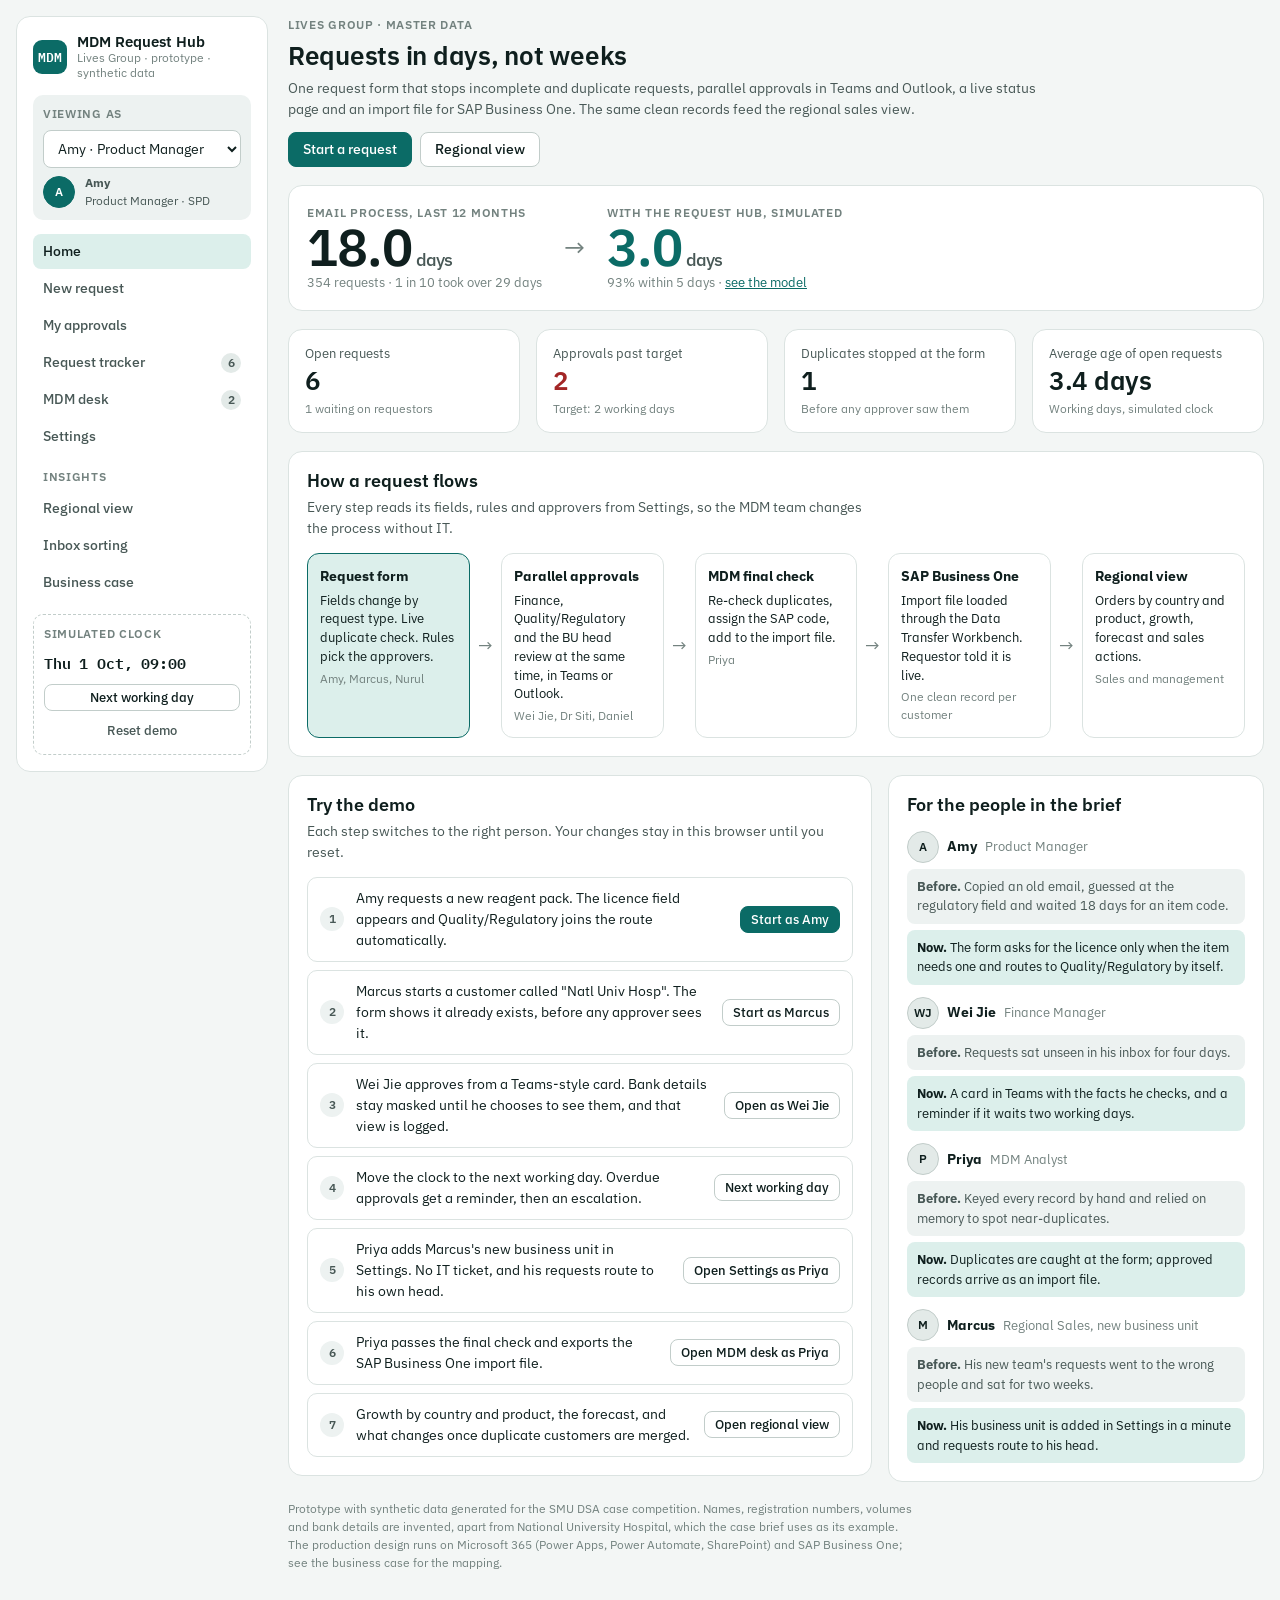
==== lives-mdm-hub-1/index.html @ 641f6dd6 "MDM Request Hub prototype" ====
<!doctype html>
<html lang="en">
<head>
<meta charset="utf-8">
<meta name="viewport" content="width=device-width, initial-scale=1, viewport-fit=cover">
<title>MDM Request Hub</title>
<meta name="claude:viewport-fit-sides" content="cover">
<meta name="description" content="Prototype for the SMU DSA 2026 Data Case Competition: a master data request hub and regional purchasing view for Lives Group (synthetic data).">
<link rel="preconnect" href="https://fonts.googleapis.com">
<link rel="preconnect" href="https://fonts.gstatic.com" crossorigin>
<link rel="stylesheet" href="https://fonts.googleapis.com/css2?family=IBM+Plex+Mono:wght@400;500;600&family=IBM+Plex+Sans:wght@400;500;600&display=swap">
<link rel="stylesheet" href="assets/app.css">
</head>
<body>
<div class="app">
  <aside class="rail" id="rail" data-open="false" aria-label="Navigation and demo controls"></aside>
  <main class="work" id="view" tabindex="-1"></main>
</div>
<div id="drawer-root"></div>
<div id="toast" class="toast" role="status" aria-live="polite" hidden></div>
<div id="tooltip" class="tooltip" role="tooltip" hidden></div>
<noscript><p style="padding:24px">This prototype needs JavaScript.</p></noscript>
<script src="assets/data.js"></script>
<script src="assets/engine.js"></script>
<script src="assets/charts.js"></script>
<script src="assets/app.js"></script>
<script src="assets/insights.js"></script>
</body>
</html>
---- lives-mdm-hub-1/assets/app.css ----
/* MDM Request Hub
   Layout: an operations console. A sticky left rail holds who you are, where you are and the
   simulated clock; the work area is plain panels. The one distinctive object is the Teams-style
   approval card. Record codes and request IDs use the mono face, like SAP B1 itself. */
:root {
  --bg: #f3f6f5;
  --surface: #ffffff;
  --surface-2: #edf2f1;
  --surface-3: #e3eae8;
  --ink: #0f1f1e;
  --ink-2: #485856;
  --muted: #73827f;
  --line: #dbe3e1;
  --line-strong: #c2cdca;
  --accent: #0b6b66;
  --accent-hover: #08524e;
  --accent-ink: #ffffff;
  --accent-weak: #dcefeb;
  --focus: #2a78d6;
  --good: #0ca30c;
  --good-ink: #0b6a0b;
  --good-bg: #e3f4e3;
  --warn: #fab219;
  --warn-ink: #7a5000;
  --warn-bg: #fdf1d6;
  --serious: #ec835a;
  --serious-ink: #9b3f17;
  --serious-bg: #fce9e1;
  --critical: #d03b3b;
  --critical-ink: #a32626;
  --critical-bg: #fbe5e5;
  --info-bg: #e3eefb;
  --info-ink: #1d5aa8;
  --s1: #2a78d6;
  --s2: #eb6834;
  --s3: #1baf7a;
  --s4: #eda100;
  --s5: #e87ba4;
  --div-pos: #2a78d6;
  --div-neg: #e34948;
  --div-mid: #f0efec;
  --grid: #e6ecea;
  --axis: #c2cdca;
  --shadow: 0 1px 2px rgba(15, 31, 30, 0.06), 0 4px 16px rgba(15, 31, 30, 0.06);
  --teams: #5b5fc7;
  --font-ui: "IBM Plex Sans", system-ui, -apple-system, "Segoe UI", Roboto, sans-serif;
  --font-mono: "IBM Plex Mono", ui-monospace, "SFMono-Regular", Menlo, Consolas, monospace;
  --radius: 10px;
  --radius-sm: 6px;
}
@media (prefers-color-scheme: dark) {
  :root:not([data-theme="light"]) {
    --bg: #0c1211; --surface: #131a19; --surface-2: #19221f; --surface-3: #212c29; --ink: #e8efed; --ink-2: #b4c2bf;
    --muted: #84938f; --line: #25302d; --line-strong: #34413e; --accent: #3db5a9; --accent-hover: #5cc8bd; --accent-ink: #062320;
    --accent-weak: #0f2e2b; --focus: #5598e7; --good: #0ca30c; --good-ink: #4fd04f; --good-bg: #112811; --warn: #fab219;
    --warn-ink: #f7c55b; --warn-bg: #2d2410; --serious: #ec835a; --serious-ink: #f2a587; --serious-bg: #2e1a12; --critical: #d03b3b;
    --critical-ink: #f08a8a; --critical-bg: #2f1414; --info-bg: #10233b; --info-ink: #86b6ef; --s1: #3987e5; --s2: #d95926;
    --s3: #199e70; --s4: #c98500; --s5: #d55181; --div-pos: #3987e5; --div-neg: #e66767; --div-mid: #383835; --grid: #222c29;
    --axis: #3a4643; --shadow: 0 1px 2px rgba(0, 0, 0, 0.4), 0 4px 16px rgba(0, 0, 0, 0.3); --teams: #8b8ff0;
    color-scheme: dark;
  }
}
:root[data-theme="dark"] {
  --bg: #0c1211; --surface: #131a19; --surface-2: #19221f; --surface-3: #212c29; --ink: #e8efed; --ink-2: #b4c2bf;
  --muted: #84938f; --line: #25302d; --line-strong: #34413e; --accent: #3db5a9; --accent-hover: #5cc8bd; --accent-ink: #062320;
  --accent-weak: #0f2e2b; --focus: #5598e7; --good: #0ca30c; --good-ink: #4fd04f; --good-bg: #112811; --warn: #fab219;
  --warn-ink: #f7c55b; --warn-bg: #2d2410; --serious: #ec835a; --serious-ink: #f2a587; --serious-bg: #2e1a12; --critical: #d03b3b;
  --critical-ink: #f08a8a; --critical-bg: #2f1414; --info-bg: #10233b; --info-ink: #86b6ef; --s1: #3987e5; --s2: #d95926;
  --s3: #199e70; --s4: #c98500; --s5: #d55181; --div-pos: #3987e5; --div-neg: #e66767; --div-mid: #383835; --grid: #222c29;
  --axis: #3a4643; --shadow: 0 1px 2px rgba(0, 0, 0, 0.4), 0 4px 16px rgba(0, 0, 0, 0.3); --teams: #8b8ff0;
  color-scheme: dark;
}

* { box-sizing: border-box; }
html { -webkit-text-size-adjust: 100%; }
body {
  margin: 0;
  background: var(--bg);
  color: var(--ink);
  font: 14px/1.5 var(--font-ui);
  font-feature-settings: "ss01";
}
body::before { content: ""; position: fixed; inset: 0 0 auto; height: env(safe-area-inset-top, 0px); z-index: 10; background: var(--bg); }
h1, h2, h3, h4 { margin: 0; line-height: 1.25; text-wrap: balance; font-weight: 600; }
h1 { font-size: 26px; letter-spacing: -0.01em; }
h2 { font-size: 18px; }
h3 { font-size: 15px; }
h4 { font-size: 13px; }
p { margin: 0; }
a { color: var(--accent); }
a:hover { color: var(--accent-hover); }
code, .mono { font-family: var(--font-mono); font-size: 0.92em; }
.tnum { font-variant-numeric: tabular-nums; }
.muted { color: var(--muted); }
.ink2 { color: var(--ink-2); }
.small { font-size: 12.5px; }
.tiny { font-size: 11.5px; }
.label { font-size: 11.5px; letter-spacing: 0.06em; text-transform: uppercase; color: var(--muted); font-weight: 600; }
.sr { position: absolute; left: 0; top: 0; width: 1px; height: 1px; overflow: hidden; clip: rect(0 0 0 0); white-space: nowrap; }
:focus-visible { outline: 2px solid var(--focus); outline-offset: 2px; border-radius: 4px; }
@media (prefers-reduced-motion: reduce) { * { animation: none !important; transition: none !important; scroll-behavior: auto !important; } }

/* ---------------------------------------------------------------- shell */
.app {
  display: grid;
  grid-template-columns: 252px minmax(0, 1fr);
  gap: 20px;
  align-items: start;
  padding-left: max(16px, env(safe-area-inset-left, 0px));
  padding-right: max(16px, env(safe-area-inset-right, 0px));
  padding-block: 16px;
  max-width: 1480px;
  margin: 0 auto;
}
.rail {
  position: sticky;
  top: calc(16px + env(safe-area-inset-top, 0px));
  display: flex;
  flex-direction: column;
  gap: 14px;
  max-height: calc(100vh - 32px);
  overflow-y: auto;
  padding: 16px;
  background: var(--surface);
  border: 1px solid var(--line);
  border-radius: 14px;
}
.brand { display: flex; gap: 10px; align-items: center; }
.brand-mark { width: 34px; height: 34px; flex: none; border-radius: 9px; background: var(--accent); color: var(--accent-ink); display: grid; place-items: center; font: 600 13px var(--font-mono); letter-spacing: -0.02em; }
.brand-name { font-weight: 600; font-size: 15px; line-height: 1.2; }
.brand-sub { font-size: 11.5px; color: var(--muted); line-height: 1.3; }
.persona { display: flex; flex-direction: column; gap: 6px; padding: 10px; background: var(--surface-2); border-radius: var(--radius); }
.persona-row { display: flex; gap: 10px; align-items: center; }
.avatar { width: 32px; height: 32px; flex: none; border-radius: 50%; display: grid; place-items: center; font-size: 12px; font-weight: 600; background: var(--surface-3); color: var(--ink); border: 1px solid var(--line-strong); }
.avatar.sm { width: 24px; height: 24px; font-size: 10.5px; }
.avatar.accent { background: var(--accent); color: var(--accent-ink); border-color: var(--accent); }
.persona select { width: 100%; }
.persona-title { font-size: 12px; color: var(--ink-2); }
.nav { display: flex; flex-direction: column; gap: 2px; }
.nav-group { margin-top: 8px; padding: 4px 10px; }
.nav a { display: flex; align-items: center; justify-content: space-between; gap: 8px; padding: 7px 10px; border-radius: 8px; color: var(--ink-2); text-decoration: none; font-weight: 500; }
.nav a:hover { background: var(--surface-2); color: var(--ink); }
.nav a[aria-current="page"] { background: var(--accent-weak); color: var(--ink); }
.count { min-width: 20px; height: 20px; padding: 0 6px; border-radius: 10px; background: var(--surface-3); color: var(--ink-2); font-size: 11.5px; font-weight: 600; display: inline-grid; place-items: center; font-variant-numeric: tabular-nums; }
.count.hot { background: var(--critical); color: #fff; }
.clock { padding: 10px; border: 1px dashed var(--line-strong); border-radius: var(--radius); display: flex; flex-direction: column; gap: 8px; }
.clock-time { font: 600 15px var(--font-mono); letter-spacing: -0.01em; }
.btn.menu-toggle { display: none; }
#view:focus { outline: none; }

.work { min-width: 0; display: flex; flex-direction: column; gap: 18px; padding-bottom: 40px; }
.page-head { display: flex; flex-wrap: wrap; gap: 12px; align-items: flex-end; justify-content: space-between; }
.page-head > div:first-child { min-width: 0; max-width: 760px; display: flex; flex-direction: column; gap: 6px; }
.page-head p { color: var(--ink-2); }

@media (max-width: 1000px) {
  .app { grid-template-columns: minmax(0, 1fr); gap: 14px; }
  .rail { position: static; max-height: none; overflow: visible; }
  .rail-top { display: flex; align-items: center; justify-content: space-between; gap: 12px; }
  .btn.menu-toggle { display: inline-flex; }
  .rail[data-open="false"] .nav, .rail[data-open="false"] .clock-extra { display: none; }
  .nav { flex-direction: row; flex-wrap: wrap; gap: 4px; }
  .nav a { padding: 6px 10px; background: var(--surface-2); }
  .nav-group { display: none; }
}

/* ---------------------------------------------------------------- surfaces */
.panel { background: var(--surface); border: 1px solid var(--line); border-radius: 14px; padding: 18px; min-width: 0; }
.panel.flush { padding: 0; overflow: hidden; }
.panel-head { display: flex; flex-wrap: wrap; align-items: baseline; justify-content: space-between; gap: 8px 16px; margin-bottom: 14px; }
.panel-head p { color: var(--ink-2); max-width: 70ch; }
.panel-head > div:first-child { min-width: 0; display: flex; flex-direction: column; gap: 4px; flex: 1 1 320px; }
.panel-head > .seg, .panel-head > .row, .panel-head > .btn { flex: 0 1 auto; max-width: 100%; }
.inset { background: var(--surface-2); border-radius: var(--radius); padding: 12px 14px; }
.grid { display: grid; gap: 16px; }
.grid.two { grid-template-columns: repeat(2, minmax(0, 1fr)); }
.grid.three { grid-template-columns: repeat(3, minmax(0, 1fr)); }
.grid.four { grid-template-columns: repeat(4, minmax(0, 1fr)); }
.grid.sidebar { grid-template-columns: minmax(0, 1.55fr) minmax(280px, 1fr); align-items: start; }
@media (max-width: 1180px) { .grid.four { grid-template-columns: repeat(2, minmax(0, 1fr)); } }
@media (max-width: 900px) { .grid.two, .grid.three, .grid.sidebar { grid-template-columns: minmax(0, 1fr); } }
@media (max-width: 520px) { .grid.four { grid-template-columns: minmax(0, 1fr); } }
.stack { display: flex; flex-direction: column; gap: 12px; min-width: 0; }
.stack.tight { gap: 6px; }
.row { display: flex; flex-wrap: wrap; gap: 8px; align-items: center; }
.row.between { justify-content: space-between; }
.divider { height: 1px; background: var(--line); border: 0; margin: 4px 0; }

/* KPI tiles */
.tile { background: var(--surface); border: 1px solid var(--line); border-radius: 14px; padding: 14px 16px; display: flex; flex-direction: column; gap: 4px; min-width: 0; }
.tile-label { font-size: 12.5px; color: var(--ink-2); }
.tile-value { font-size: 26px; font-weight: 600; letter-spacing: -0.01em; line-height: 1.15; }
.tile-note { font-size: 12px; color: var(--muted); }
.delta { font-size: 12.5px; font-weight: 600; font-variant-numeric: tabular-nums; }
.delta.up { color: var(--good-ink); }
.delta.down { color: var(--critical-ink); }
.hero-compare { display: flex; flex-wrap: wrap; align-items: center; gap: 12px 22px; }
.hero-num { font-size: 52px; font-weight: 600; letter-spacing: -0.02em; line-height: 1; }
.hero-num small { font-size: 18px; font-weight: 500; color: var(--ink-2); margin-left: 4px; }
.hero-arrow { font-size: 26px; color: var(--muted); }

/* ---------------------------------------------------------------- controls */
button, .btn { font: inherit; }
.btn { display: inline-flex; align-items: center; justify-content: center; gap: 6px; padding: 8px 14px; border-radius: 8px; border: 1px solid var(--line-strong); background: var(--surface); color: var(--ink); font-weight: 500; cursor: pointer; text-decoration: none; line-height: 1.2; white-space: nowrap; }
.btn:hover { background: var(--surface-2); color: var(--ink); }
.btn.primary { background: var(--accent); border-color: var(--accent); color: var(--accent-ink); }
.btn.primary:hover { background: var(--accent-hover); border-color: var(--accent-hover); color: var(--accent-ink); }
.btn.danger { color: var(--critical-ink); border-color: color-mix(in srgb, var(--critical) 45%, var(--line)); }
.btn.danger:hover { background: var(--critical-bg); }
.btn.ghost { border-color: transparent; background: transparent; color: var(--ink-2); }
.btn.ghost:hover { background: var(--surface-2); color: var(--ink); }
.btn.small { padding: 5px 10px; font-size: 12.5px; }
.btn.block { width: 100%; }
.btn[disabled] { opacity: 0.5; cursor: not-allowed; }
.btn.teams { background: var(--teams); border-color: var(--teams); color: #fff; }
input[type="text"], input[type="email"], input[type="number"], input[type="date"], input[type="search"], select, textarea {
  font: inherit; color: var(--ink); background: var(--surface); border: 1px solid var(--line-strong); border-radius: 8px; padding: 8px 10px; width: 100%; min-width: 0;
}
textarea { resize: vertical; min-height: 64px; }
input:focus, select:focus, textarea:focus { outline: 2px solid color-mix(in srgb, var(--focus) 55%, transparent); outline-offset: 0; border-color: var(--focus); }
input[type="range"] { width: 100%; accent-color: var(--accent); }
input[type="checkbox"] { accent-color: var(--accent); width: 16px; height: 16px; }
[hidden] { display: none !important; }
.field { display: flex; flex-direction: column; gap: 5px; min-width: 0; }
.field > .btn { align-self: flex-start; }
.field > label, .field > .flabel { font-weight: 500; font-size: 13px; display: flex; gap: 6px; align-items: center; flex-wrap: wrap; }
.req { color: var(--critical-ink); }
.help { font-size: 12px; color: var(--muted); }
.err { font-size: 12px; color: var(--critical-ink); font-weight: 500; }
.field.invalid input, .field.invalid select, .field.invalid textarea { border-color: var(--critical); }
.form-grid { display: grid; grid-template-columns: repeat(2, minmax(0, 1fr)); gap: 14px 16px; }
.form-grid .wide { grid-column: 1 / -1; }
@media (max-width: 640px) { .form-grid { grid-template-columns: minmax(0, 1fr); } }
.seg { display: inline-flex; flex-wrap: wrap; padding: 3px; background: var(--surface-2); border-radius: 10px; gap: 2px; }
.seg button { border: 0; background: transparent; padding: 6px 12px; border-radius: 8px; color: var(--ink-2); font-weight: 500; cursor: pointer; }
.seg button[aria-pressed="true"] { background: var(--surface); color: var(--ink); box-shadow: 0 1px 2px rgba(0, 0, 0, 0.08); }
.chips { display: flex; flex-wrap: wrap; gap: 6px; }
.chip-toggle { display: inline-flex; align-items: center; gap: 6px; padding: 6px 10px; border: 1px solid var(--line-strong); border-radius: 999px; cursor: pointer; background: var(--surface); }
.chip-toggle input { margin: 0; }
.chip-toggle:has(input:checked) { background: var(--accent-weak); border-color: var(--accent); }
.switch { position: relative; display: inline-flex; width: 34px; height: 20px; flex: none; }
.switch input { opacity: 0; width: 0; height: 0; }
.switch span { position: absolute; inset: 0; border-radius: 999px; background: var(--line-strong); cursor: pointer; transition: background 0.15s; }
.switch span::after { content: ""; position: absolute; top: 3px; left: 3px; width: 14px; height: 14px; border-radius: 50%; background: #fff; transition: transform 0.15s; }
.switch input:checked + span { background: var(--accent); }
.switch input:checked + span::after { transform: translateX(14px); }
.switch input:focus-visible + span { outline: 2px solid var(--focus); outline-offset: 2px; }
.switch input:disabled + span { opacity: 0.5; cursor: not-allowed; }

/* ---------------------------------------------------------------- status */
.pill { display: inline-flex; align-items: center; gap: 5px; padding: 2px 8px; border-radius: 999px; font-size: 12px; font-weight: 600; white-space: nowrap; background: var(--surface-3); color: var(--ink-2); line-height: 1.5; }
.pill::before { content: ""; width: 6px; height: 6px; border-radius: 50%; background: currentColor; opacity: 0.9; }
.pill.plain::before { display: none; }
.pill.good { background: var(--good-bg); color: var(--good-ink); }
.pill.warn { background: var(--warn-bg); color: var(--warn-ink); }
.pill.serious { background: var(--serious-bg); color: var(--serious-ink); }
.pill.critical { background: var(--critical-bg); color: var(--critical-ink); }
.pill.info { background: var(--info-bg); color: var(--info-ink); }
.pill.accent { background: var(--accent-weak); color: var(--accent); }
.tag { display: inline-flex; padding: 1px 7px; border-radius: 5px; font-size: 11.5px; font-weight: 600; background: var(--surface-2); color: var(--ink-2); border: 1px solid var(--line); white-space: nowrap; }
.tag.mono { font-family: var(--font-mono); font-weight: 500; }
.lock::before { content: "🔒"; font-size: 11px; }
.notice { display: flex; gap: 10px; align-items: flex-start; padding: 10px 12px; border-radius: var(--radius); background: var(--info-bg); color: var(--ink); }
.notice.warn { background: var(--warn-bg); }
.notice.critical { background: var(--critical-bg); }
.notice.good { background: var(--good-bg); }
.notice .icon { flex: none; width: 20px; height: 20px; border-radius: 50%; display: grid; place-items: center; font-size: 12px; font-weight: 700; background: var(--surface); color: var(--ink-2); }
.notice > div { min-width: 0; }

/* progress tracker */
.track { display: flex; align-items: center; gap: 0; min-width: 0; }
.track-step { display: flex; align-items: center; gap: 0; flex: 1; min-width: 0; }
.track-dot { width: 12px; height: 12px; border-radius: 50%; border: 2px solid var(--line-strong); background: var(--surface); flex: none; }
.track-line { height: 2px; background: var(--line-strong); flex: 1; min-width: 6px; }
.track-step.done .track-dot { background: var(--accent); border-color: var(--accent); }
.track-step.done .track-line { background: var(--accent); }
.track-step.now .track-dot { border-color: var(--accent); box-shadow: 0 0 0 3px var(--accent-weak); }
.track-step.stuck .track-dot { border-color: var(--critical); box-shadow: 0 0 0 3px var(--critical-bg); }
.track-step:last-child { flex: none; }
.track-labels { display: grid; grid-template-columns: repeat(5, 1fr); gap: 4px; margin-top: 6px; font-size: 11.5px; color: var(--muted); }
.track-labels span:last-child { text-align: right; }

/* tables */
.table-wrap { position: relative; overflow-x: auto; border: 1px solid var(--line); border-radius: 12px; }
table { width: 100%; border-collapse: collapse; font-size: 13px; }
th, td { text-align: left; padding: 9px 12px; border-bottom: 1px solid var(--line); vertical-align: top; }
th { font-size: 11.5px; letter-spacing: 0.05em; text-transform: uppercase; color: var(--muted); font-weight: 600; background: var(--surface-2); white-space: nowrap; }
tbody tr:last-child td { border-bottom: 0; }
td.num, th.num { text-align: right; font-variant-numeric: tabular-nums; }
tr.clickable { cursor: pointer; }
tr.clickable:hover td { background: var(--surface-2); }
tr.highlight td { background: var(--accent-weak); }
.cell-heat { border-radius: 8px; padding: 8px 10px; display: flex; flex-direction: column; gap: 2px; min-width: 120px; }

/* ---------------------------------------------------------------- request form */
.domain-cards { display: grid; grid-template-columns: repeat(4, minmax(0, 1fr)); gap: 10px; }
@media (max-width: 760px) { .domain-cards { grid-template-columns: repeat(2, minmax(0, 1fr)); } }
.domain-card { text-align: left; border: 1px solid var(--line-strong); background: var(--surface); border-radius: 12px; padding: 10px 12px; cursor: pointer; display: flex; flex-direction: column; gap: 2px; color: var(--ink); }
.domain-card:hover { border-color: var(--accent); }
.domain-card[aria-pressed="true"] { border-color: var(--accent); background: var(--accent-weak); box-shadow: inset 0 0 0 1px var(--accent); }
.domain-card strong { font-size: 14px; }
.domain-card span { font-size: 12px; color: var(--muted); }
.dup { border: 1px solid var(--line); border-radius: 12px; overflow: hidden; }
.dup-head { padding: 10px 12px; display: flex; flex-wrap: wrap; gap: 8px; align-items: center; justify-content: space-between; background: var(--surface-2); }
.dup.likely { border-color: color-mix(in srgb, var(--critical) 55%, var(--line)); }
.dup.likely .dup-head { background: var(--critical-bg); }
.dup.possible { border-color: color-mix(in srgb, var(--warn) 65%, var(--line)); }
.dup.possible .dup-head { background: var(--warn-bg); }
.dup.clear .dup-head { background: var(--good-bg); }
.match { padding: 12px; border-top: 1px solid var(--line); display: grid; grid-template-columns: 56px minmax(0, 1fr); gap: 12px; }
.match:first-of-type { border-top: 0; }
.score { display: flex; flex-direction: column; align-items: center; gap: 4px; }
.score-num { font: 600 18px var(--font-mono); }
.score-bar { width: 44px; height: 5px; border-radius: 3px; background: var(--surface-3); overflow: hidden; }
.score-bar i { display: block; height: 100%; background: var(--warn); }
.score-bar i.likely { background: var(--critical); }
.reasons { margin: 4px 0 0; padding-left: 16px; color: var(--ink-2); font-size: 12.5px; }
.route-step { display: grid; grid-template-columns: 28px minmax(0, 1fr) auto; gap: 10px; align-items: start; padding: 10px 0; border-top: 1px solid var(--line); }
.route-step:first-child { border-top: 0; padding-top: 0; }
.parallel-bracket { border-left: 2px solid var(--accent); padding-left: 10px; margin-left: 2px; }

/* Teams-style approval card */
.teams-card { background: var(--surface); border: 1px solid var(--line); border-top: 3px solid var(--teams); border-radius: 12px; box-shadow: var(--shadow); display: flex; flex-direction: column; min-width: 0; }
.teams-top { display: flex; align-items: center; gap: 8px; padding: 10px 14px; border-bottom: 1px solid var(--line); font-size: 12px; color: var(--ink-2); }
.teams-logo { width: 22px; height: 22px; border-radius: 5px; background: var(--teams); color: #fff; display: grid; place-items: center; font: 700 11px var(--font-ui); }
.teams-body { padding: 14px; display: flex; flex-direction: column; gap: 10px; }
.facts { display: grid; grid-template-columns: max-content minmax(0, 1fr); gap: 4px 14px; font-size: 13px; margin: 0; }
.facts dt { color: var(--muted); }
.facts dd { margin: 0; min-width: 0; overflow-wrap: anywhere; }
.teams-actions { display: flex; flex-wrap: wrap; gap: 8px; padding: 12px 14px; border-top: 1px solid var(--line); background: var(--surface-2); border-radius: 0 0 12px 12px; }

/* drawer */
.drawer-backdrop { position: fixed; inset: 0; background: rgba(8, 18, 17, 0.42); z-index: 40; }
.drawer { position: fixed; top: 0; right: 0; bottom: 0; width: min(720px, 100vw); background: var(--bg); z-index: 41; overflow-y: auto; box-shadow: -8px 0 32px rgba(0, 0, 0, 0.18); padding: calc(18px + env(safe-area-inset-top, 0px)) max(18px, env(safe-area-inset-right, 0px)) calc(18px + env(safe-area-inset-bottom, 0px)) 18px; display: flex; flex-direction: column; gap: 14px; }
.timeline { list-style: none; margin: 0; padding: 0; display: flex; flex-direction: column; }
.timeline li { display: grid; grid-template-columns: 92px 14px minmax(0, 1fr); gap: 10px; padding-bottom: 12px; position: relative; }
.timeline li::before { content: ""; position: absolute; left: 98px; top: 16px; bottom: 0; width: 2px; background: var(--line); }
.timeline li:last-child::before { display: none; }
.timeline .when { font-size: 11.5px; color: var(--muted); font-variant-numeric: tabular-nums; text-align: right; padding-top: 2px; }
.timeline .dot { width: 10px; height: 10px; margin-top: 5px; border-radius: 50%; background: var(--line-strong); }
.timeline .dot.accent { background: var(--accent); }
.timeline .dot.warn { background: var(--warn); }
.timeline .dot.critical { background: var(--critical); }
.timeline .dot.good { background: var(--good); }

/* flow diagram */
.flow { display: flex; flex-wrap: wrap; align-items: stretch; gap: 8px; }
.flow-step { flex: 1 1 150px; min-width: 0; border: 1px solid var(--line); border-radius: 12px; padding: 12px; background: var(--surface); display: flex; flex-direction: column; gap: 4px; position: relative; }
.flow-step.key { border-color: var(--accent); background: var(--accent-weak); }
.flow-step .who { font-size: 12px; color: var(--muted); }
.flow-arrow { align-self: center; color: var(--muted); font-size: 18px; flex: none; }
@media (max-width: 760px) { .flow-arrow { display: none; } }

/* persona cards */
.ba { display: grid; grid-template-columns: minmax(0, 1fr); gap: 6px; font-size: 13px; }
.ba div { padding: 8px 10px; border-radius: 8px; }
.ba .before { background: var(--surface-2); color: var(--ink-2); }
.ba .after { background: var(--accent-weak); }

/* charts */
.chart { position: relative; width: 100%; min-width: 0; }
.chart svg { display: block; width: 100%; height: auto; overflow: visible; }
.chart text { fill: var(--muted); font: 11px var(--font-ui); }
.chart .lbl { fill: var(--ink-2); font-size: 11.5px; }
.chart .lbl-strong { fill: var(--ink); font-weight: 600; font-size: 12px; }
.chart .gridline { stroke: var(--grid); stroke-width: 1; }
.chart .axisline { stroke: var(--axis); stroke-width: 1; }
.legend { display: flex; flex-wrap: wrap; gap: 6px 14px; font-size: 12.5px; color: var(--ink-2); }
.legend span { display: inline-flex; align-items: center; gap: 6px; }
.legend i { width: 14px; height: 3px; border-radius: 2px; display: inline-block; }
.legend i.box { width: 10px; height: 10px; border-radius: 3px; }
.legend i.dash { background: repeating-linear-gradient(90deg, var(--ink-2) 0 4px, transparent 4px 7px) !important; height: 2px; }
.tooltip { position: fixed; z-index: 60; pointer-events: none; background: var(--ink); color: var(--bg); padding: 7px 10px; border-radius: 8px; font-size: 12px; line-height: 1.45; max-width: 280px; box-shadow: var(--shadow); }
.tooltip b { font-weight: 600; }
details.data { font-size: 12.5px; }
details.data summary { cursor: pointer; color: var(--ink-2); font-weight: 500; padding: 4px 0; }
details.data[open] summary { margin-bottom: 8px; }
.bar-inline { display: flex; align-items: center; gap: 8px; }
.bar-inline .track-bg { flex: 1; height: 8px; border-radius: 4px; background: var(--surface-3); overflow: hidden; min-width: 60px; }
.bar-inline .track-bg i { display: block; height: 100%; border-radius: 4px; background: var(--s1); }
.waterfall-legend { display: flex; flex-wrap: wrap; gap: 10px; }

/* toast */
.toast { position: fixed; left: 50%; bottom: calc(20px + env(safe-area-inset-bottom, 0px)); transform: translateX(-50%); z-index: 70; background: var(--ink); color: var(--bg); padding: 10px 16px; border-radius: 10px; box-shadow: var(--shadow); max-width: min(560px, calc(100vw - 32px)); font-size: 13.5px; }

.empty { padding: 28px 16px; text-align: center; color: var(--muted); display: flex; flex-direction: column; gap: 8px; align-items: center; }
.kbd { font: 600 11px var(--font-mono); padding: 1px 5px; border-radius: 4px; border: 1px solid var(--line-strong); background: var(--surface-2); }
.steps-list { margin: 0; padding: 0; list-style: none; display: flex; flex-direction: column; gap: 8px; counter-reset: step; }
.steps-list li { display: grid; grid-template-columns: 26px minmax(0, 1fr) auto; gap: 10px; align-items: center; padding: 10px 12px; border: 1px solid var(--line); border-radius: 10px; background: var(--surface); counter-increment: step; }
.steps-list li::before { content: counter(step); width: 24px; height: 24px; border-radius: 50%; display: grid; place-items: center; font-size: 12px; font-weight: 600; background: var(--surface-2); color: var(--ink-2); }
.steps-list li.done::before { content: "✓"; background: var(--accent); color: var(--accent-ink); }
@media (max-width: 560px) { .steps-list li { grid-template-columns: 26px minmax(0, 1fr); } .steps-list li .btn { grid-column: 2; justify-self: start; } }
.csv-preview { max-height: 220px; overflow: auto; font: 12px/1.5 var(--font-mono); white-space: pre; background: var(--surface-2); border-radius: 8px; padding: 10px 12px; border: 1px solid var(--line); }
.callout-num { font: 600 13px var(--font-mono); }
.footnote { font-size: 12px; color: var(--muted); max-width: 90ch; }
.hbar-list { display: flex; flex-direction: column; gap: 8px; }
.hbar-row { display: grid; grid-template-columns: minmax(0, 1.25fr) minmax(0, 2fr) 52px; gap: 10px; align-items: center; font-size: 13px; color: var(--ink-2); }
.hbar-row.strong { color: var(--ink); font-weight: 600; }
.hbar-track { height: 14px; background: var(--surface-2); border-radius: 4px; overflow: hidden; }
.hbar-track i { display: block; height: 100%; border-radius: 0 4px 4px 0; }
.hbar-val { text-align: right; }
th.sapcol { text-transform: none; letter-spacing: 0; font-family: var(--font-mono); font-weight: 500; }
.callout-num { font: 600 19px var(--font-ui); letter-spacing: -0.01em; }
.assume-grid { display: grid; grid-template-columns: repeat(3, minmax(0, 1fr)); gap: 12px 16px; margin-top: 10px; }
@media (max-width: 900px) { .assume-grid { grid-template-columns: minmax(0, 1fr); } }
.persona select { margin-top: 2px; }
.persona-meta { display: flex; gap: 10px; align-items: center; }
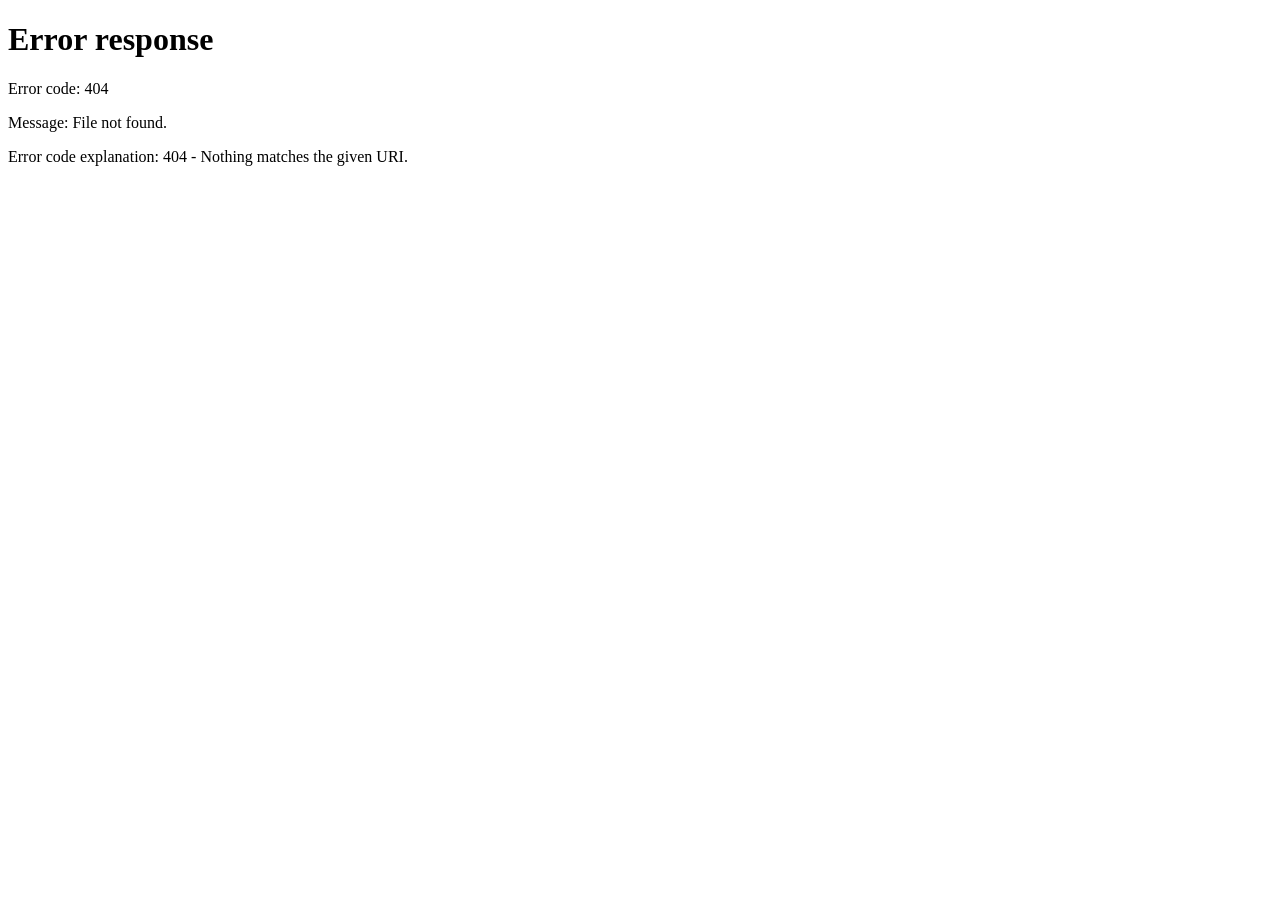
==== commit 28dd79ba: "new updates" ====
--- a/lives-mdm-hub-1/index.html
+++ b/lives-mdm-hub-1/index.html
@@ -12,18 +12,15 @@
 <link rel="stylesheet" href="assets/app.css">
 </head>
 <body>
+<header class="topbar"><div class="topbar-brand">▦ &nbsp; Lives Group <span>Master Data Workspace</span></div><div class="topbar-actions"><span class="topbar-account" id="account-name" aria-label="Signed-in account"></span><button type="button" class="btn small topbar-logout" data-action="logout">Log out</button></div></header>
 <div class="app">
-  <aside class="rail" id="rail" data-open="false" aria-label="Navigation and demo controls"></aside>
+  <aside class="rail" id="rail" data-open="false" aria-label="Main navigation"></aside>
   <main class="work" id="view" tabindex="-1"></main>
 </div>
 <div id="drawer-root"></div>
 <div id="toast" class="toast" role="status" aria-live="polite" hidden></div>
 <div id="tooltip" class="tooltip" role="tooltip" hidden></div>
 <noscript><p style="padding:24px">This prototype needs JavaScript.</p></noscript>
-<script src="assets/data.js"></script>
-<script src="assets/engine.js"></script>
-<script src="assets/charts.js"></script>
-<script src="assets/app.js"></script>
-<script src="assets/insights.js"></script>
+<script src="assets/auth.js"></script>
 </body>
 </html>
--- a/lives-mdm-hub-1/assets/app.css
+++ b/lives-mdm-hub-1/assets/app.css
@@ -405,3 +405,102 @@
 @media (max-width: 900px) { .assume-grid { grid-template-columns: minmax(0, 1fr); } }
 .persona select { margin-top: 2px; }
 .persona-meta { display: flex; gap: 10px; align-items: center; }
+
+/* Lives operations theme — shared dashboard, navigation and account styling. */
+:root, :root[data-theme="dark"], :root:not([data-theme="light"]) {
+  color-scheme: light;
+  --bg: #f5f7fb; --surface: #fff; --surface-2: #f0f4fa; --surface-3: #e7edf6;
+  --ink: #101f3d; --ink-2: #4c5d78; --muted: #77849b;
+  --line: #e2e8f1; --line-strong: #c7d2e3;
+  --accent: #0758ef; --accent-hover: #0042bf; --accent-ink: #fff; --accent-weak: #e9f1ff;
+  --focus: #3478f6; --grid: #edf1f7; --axis: #c7d2e3;
+  --good-ink: #168343; --good-bg: #e9f8ee; --warn-ink: #9a6600; --warn-bg: #fff6df;
+  --serious-ink: #a24b18; --serious-bg: #fff0e6; --critical-ink: #c43343; --critical-bg: #fff0f2;
+  --info-bg: #e9f1ff; --info-ink: #1557bd; --teams: #5b5fc7;
+  --s1: #2379ed; --s2: #fa9145; --s3: #21b997; --s4: #e4b028; --s5: #976ae2;
+  --div-pos: #2379ed; --div-neg: #e34948; --div-mid: #f0f2f6;
+  --shadow: 0 2px 8px rgba(16, 40, 80, .04); --radius: 5px; --radius-sm: 4px;
+}
+body { font-family: "IBM Plex Sans", -apple-system, BlinkMacSystemFont, "Segoe UI", sans-serif; font-size: 13px; }
+.topbar { position: fixed; inset: 0 0 auto; height: 54px; z-index: 30; display: flex; align-items: center; justify-content: space-between; padding: 0 24px; color: #fff; background: #062644; box-shadow: 0 1px 4px #001a3533; }
+.topbar-brand { font-weight: 600; font-size: 15px; }
+.topbar-brand span { margin-left: 26px; padding-left: 26px; border-left: 1px solid #ffffff35; font-weight: 400; font-size: 12px; color: #c3d4e7; }
+.topbar-status { font-size: 11px; color: #c8dfef; }
+.app { max-width: none; margin: 54px 0 0; padding: 0; display: grid; grid-template-columns: 224px minmax(0, 1fr); gap: 0; align-items: start; }
+.rail { top: 54px; height: calc(100vh - 54px); max-height: none; padding: 24px 12px 18px; gap: 24px; border: 0; border-right: 1px solid var(--line); border-radius: 0; background: #fff; }
+.brand { padding: 0 8px; }
+.brand-mark { border-radius: 6px; width: 32px; height: 32px; font-size: 10px; background: #e9f1ff; color: #0758ef; }
+.brand-name { font-size: 13px; }
+.brand-sub { font-size: 10px; margin-top: 4px; }
+.persona { background: #f7f9fd; border: 1px solid var(--line); padding: 12px 10px; border-radius: 5px; }
+.persona-meta { display: flex; align-items: center; gap: 9px; }
+.persona-title { font-size: 11px; }
+.nav { gap: 5px; }
+.nav a { padding: 10px 13px; border-radius: 4px; font-size: 12px; border-left: 3px solid transparent; }
+.nav a:hover { color: var(--accent); background: #f4f7fd; }
+.nav a[aria-current="page"] { color: var(--accent); background: var(--accent-weak); border-left-color: var(--accent); }
+.nav-group { font-size: 9px; letter-spacing: .09em; margin-top: 18px; }
+.rail-footer { margin-top: auto; display: flex; flex-direction: column; gap: 10px; padding: 12px 8px 0; border-top: 1px solid var(--line); color: var(--muted); }
+.work { padding: 26px 28px 48px; gap: 20px; }
+h1 { font-size: 23px; letter-spacing: -.025em; }
+h2 { font-size: 15px; }
+.page-head { padding-bottom: 3px; }
+.page-head p { max-width: 850px; font-size: 12px; line-height: 1.6; }
+.label { font-size: 10px; }
+.panel, .tile { border-radius: 5px; box-shadow: var(--shadow); }
+.panel { padding: 20px; }
+.tile { min-height: 111px; padding: 18px 20px; position: relative; border-top: 3px solid #4082f5; }
+.tile:nth-child(2) { border-top-color: #ee7480; }
+.tile:nth-child(3) { border-top-color: #30ba94; }
+.tile:nth-child(4) { border-top-color: #efb145; }
+.tile-value { font-size: 28px; color: var(--ink); margin: 5px 0; }
+.tile-label, .tile-note { font-size: 11px; }
+.btn, input[type="text"], input[type="email"], input[type="number"], input[type="date"], input[type="search"], select, textarea { border-radius: 4px; }
+.btn { font-size: 12px; }
+thead th { background: #f6f8fc; color: #40506a; font-size: 11px; }
+tbody tr:hover { background: #f7faff; }
+.auth-page { min-height: 100vh; background: #f4f7fc; }
+.auth-layout { min-height: 100vh; display: grid; grid-template-columns: 1.05fr 1fr; }
+.auth-intro { background: #062644; color: white; padding: clamp(36px, 7vw, 100px); display: flex; flex-direction: column; justify-content: center; align-items: flex-start; gap: 25px; }
+.auth-wordmark { font-size: 16px; font-weight: 600; letter-spacing: .06em; margin-bottom: 65px; }
+.auth-intro .label { color: #81b8ff; letter-spacing: .14em; }
+.auth-intro h1 { font-size: clamp(32px, 4vw, 54px); line-height: 1.13; }
+.auth-intro p { color: #bacde1; max-width: 380px; line-height: 1.8; }
+.auth-features { display: grid; gap: 18px; margin-top: 20px; color: #d8e6f4; font-size: 12px; }
+.auth-card { width: min(440px, calc(100% - 48px)); align-self: center; justify-self: center; padding: 36px; margin: 32px 0; background: #fff; border: 1px solid var(--line); border-radius: 8px; box-shadow: 0 12px 45px #132b4e0a; }
+.auth-card h2 { font-size: 23px; margin: 12px 0; }
+.auth-card .field { font-size: 12px; font-weight: 500; }
+.auth-card input { padding: 11px 12px; font: inherit; color: var(--ink); background: white; border: 1px solid var(--line-strong); border-radius: 4px; width: 100%; }
+.auth-tabs { display: flex; margin: 25px 0; }
+.auth-tabs button { flex: 1; }
+.auth-note { margin-top: 24px; padding-top: 18px; border-top: 1px solid var(--line); line-height: 1.6; }
+#auth-error { color: var(--critical-ink); background: var(--critical-bg); padding: 10px; border-radius: 4px; }
+@media(max-width: 1000px) {
+  .app { grid-template-columns: minmax(0, 1fr); }
+  .rail { position: static; height: auto; padding: 14px 20px; gap: 12px; border-bottom: 1px solid var(--line); }
+  .rail .persona, .rail-footer { display: none; }
+  .rail[data-open="true"] .persona, .rail[data-open="true"] .rail-footer { display: flex; }
+  .nav { flex-direction: row; }
+  .work { padding: 20px; }
+}
+@media(max-width: 700px) {
+  .auth-layout { grid-template-columns: 1fr; }
+  .auth-intro { padding: 30px; gap: 12px; }
+  .auth-wordmark { margin-bottom: 15px; }
+  .auth-features { display: none; }
+  .auth-card { padding: 26px; }
+  .topbar { padding: 0 16px; }
+  .topbar-brand span, .topbar-status { display: none; }
+  .work { padding: 20px 14px; }
+}
+
+/* Keep logout accessible in the header on desktop and mobile. */
+.topbar-actions { display: flex; align-items: center; gap: 18px; }
+.btn.topbar-logout { background: transparent; border-color: #ffffff55; color: #fff; }
+.btn.topbar-logout:hover { background: #ffffff18; border-color: #ffffff99; color: #fff; }
+
+.topbar-account { max-width: 200px; overflow: hidden; text-overflow: ellipsis; white-space: nowrap; font-size: 12px; font-weight: 500; color: #e6eff9; }
+@media (max-width: 520px) {
+  .topbar-account { max-width: 110px; }
+  .topbar-actions { gap: 10px; }
+}
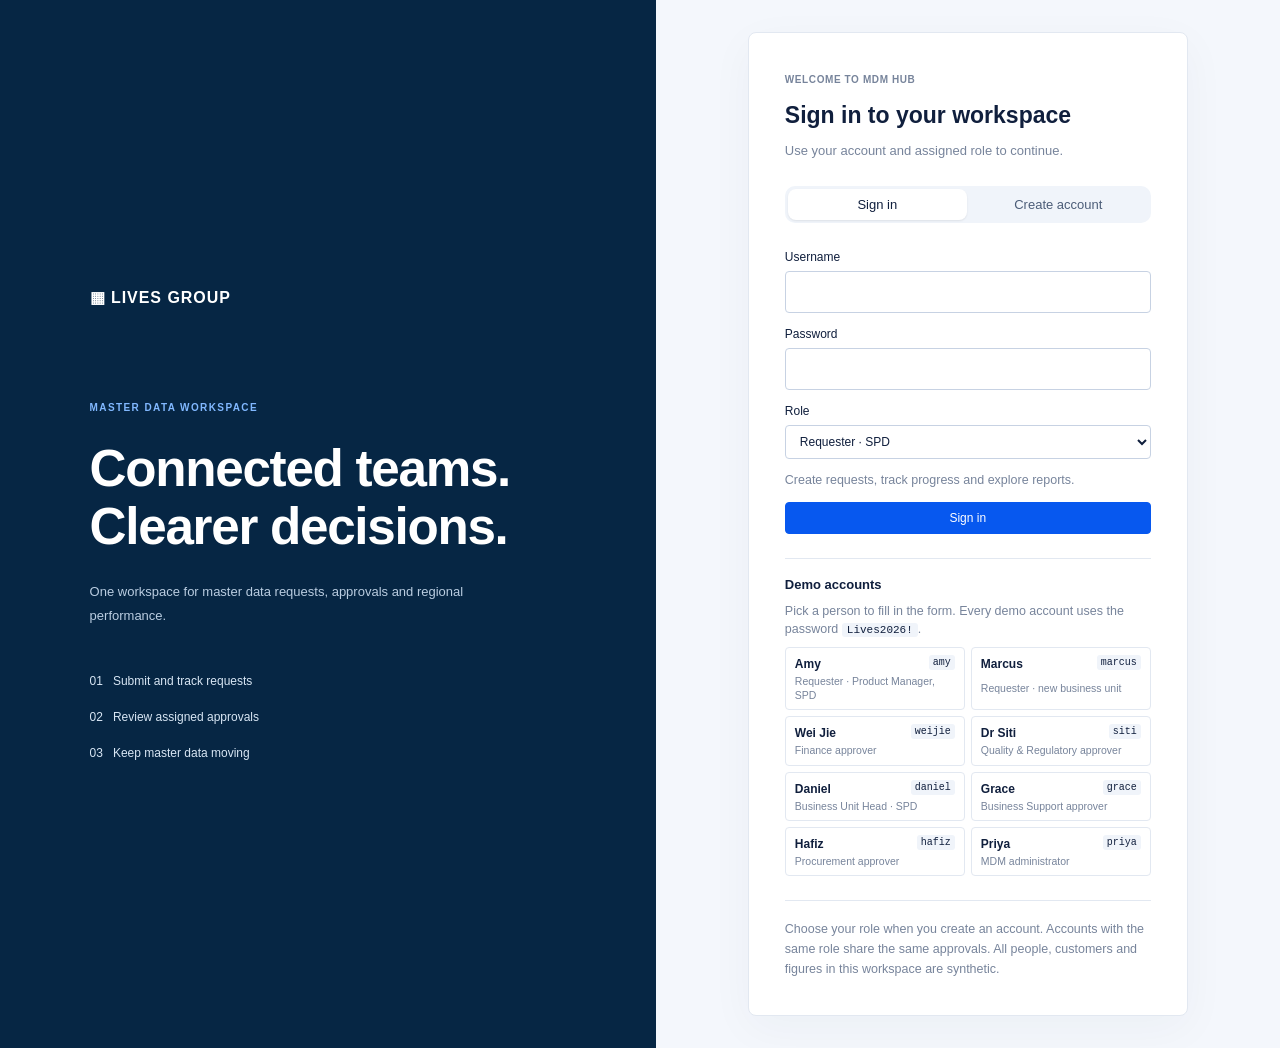
==== commit a7c4c829: "replaced website demo features and added more functional dashboards and added demo accounts" ====
--- a/lives-mdm-hub-1/index.html
+++ b/lives-mdm-hub-1/index.html
@@ -1,26 +1,37 @@
 <!doctype html>
 <html lang="en">
 <head>
-<meta charset="utf-8">
-<meta name="viewport" content="width=device-width, initial-scale=1, viewport-fit=cover">
-<title>MDM Request Hub</title>
-<meta name="claude:viewport-fit-sides" content="cover">
-<meta name="description" content="Prototype for the SMU DSA 2026 Data Case Competition: a master data request hub and regional purchasing view for Lives Group (synthetic data).">
-<link rel="preconnect" href="https://fonts.googleapis.com">
-<link rel="preconnect" href="https://fonts.gstatic.com" crossorigin>
-<link rel="stylesheet" href="https://fonts.googleapis.com/css2?family=IBM+Plex+Mono:wght@400;500;600&family=IBM+Plex+Sans:wght@400;500;600&display=swap">
-<link rel="stylesheet" href="assets/app.css">
+  <meta charset="utf-8">
+  <meta name="viewport" content="width=device-width, initial-scale=1, viewport-fit=cover">
+  <title>MDM Request Hub</title>
+  <meta name="description" content="Lives Group master data workspace: requests, approvals, the SAP Business One import file and the regional purchasing view.">
+
+  <link rel="preconnect" href="https://fonts.googleapis.com">
+  <link rel="preconnect" href="https://fonts.gstatic.com" crossorigin>
+  <link rel="stylesheet" href="https://fonts.googleapis.com/css2?family=IBM+Plex+Mono:wght@400;500;600&family=IBM+Plex+Sans:wght@400;500;600&display=swap">
+  <link rel="stylesheet" href="assets/app.css">
 </head>
 <body>
-<header class="topbar"><div class="topbar-brand">▦ &nbsp; Lives Group <span>Master Data Workspace</span></div><div class="topbar-actions"><span class="topbar-account" id="account-name" aria-label="Signed-in account"></span><button type="button" class="btn small topbar-logout" data-action="logout">Log out</button></div></header>
-<div class="app">
-  <aside class="rail" id="rail" data-open="false" aria-label="Main navigation"></aside>
-  <main class="work" id="view" tabindex="-1"></main>
-</div>
-<div id="drawer-root"></div>
-<div id="toast" class="toast" role="status" aria-live="polite" hidden></div>
-<div id="tooltip" class="tooltip" role="tooltip" hidden></div>
-<noscript><p style="padding:24px">This prototype needs JavaScript.</p></noscript>
-<script src="assets/auth.js"></script>
+  <header class="topbar">
+    <div class="topbar-brand">▦ &nbsp; Lives Group <span>Master Data Workspace</span></div>
+    <div class="topbar-actions">
+      <span class="topbar-account" id="account-name" aria-label="Signed-in account"></span>
+      <button type="button" class="btn small topbar-logout" data-action="logout">Log out</button>
+    </div>
+  </header>
+
+  <div class="app">
+    <aside class="rail" id="rail" data-open="false" aria-label="Main navigation"></aside>
+    <main class="work" id="view" tabindex="-1"></main>
+  </div>
+
+  <div id="drawer-root"></div>
+  <div id="toast" class="toast" role="status" aria-live="polite" hidden></div>
+  <div id="tooltip" class="tooltip" role="tooltip" hidden></div>
+
+  <noscript><p style="padding:24px">This workspace needs JavaScript.</p></noscript>
+
+  <script src="assets/session.js"></script>
+  <script src="assets/auth.js"></script>
 </body>
 </html>
--- a/lives-mdm-hub-1/assets/app.css
+++ b/lives-mdm-hub-1/assets/app.css
@@ -504,3 +504,32 @@
   .topbar-account { max-width: 110px; }
   .topbar-actions { gap: 10px; }
 }
+
+/* ---------------------------------------------------------------- market scenarios */
+.mk-inputs td { vertical-align: middle; }
+.mk-inputs input[type="range"] { width: 100%; min-width: 120px; }
+.mk-bar-row { display: grid; grid-template-columns: 96px minmax(0, 1fr) 92px; gap: 10px; align-items: center; }
+.mk-bar-track { position: relative; height: 14px; background: var(--surface-2); border-radius: 4px; }
+.mk-bar { position: absolute; top: 2px; bottom: 2px; border-radius: 3px; }
+.mk-bar.neg { background: var(--div-neg); }
+.mk-bar.pos { background: var(--div-pos); }
+.mk-bar-zero { position: absolute; left: 50%; top: -2px; bottom: -2px; width: 1px; background: var(--ink-2); }
+.mk-bar-val { text-align: right; }
+
+/* ---------------------------------------------------------------- demo accounts on the login page */
+.auth-demo { margin-top: 24px; padding-top: 18px; border-top: 1px solid var(--line); display: grid; gap: 8px; }
+.auth-demo h3 { font-size: 13px; margin: 0; }
+.auth-demo code { font-family: "IBM Plex Mono", ui-monospace, monospace; font-size: 11px; background: var(--surface-2); padding: 1px 5px; border-radius: 3px; color: var(--ink); }
+.auth-demo-list { display: grid; grid-template-columns: repeat(2, minmax(0, 1fr)); gap: 6px; }
+.auth-demo-person { display: grid; grid-template-columns: minmax(0, 1fr) auto; gap: 1px 8px; text-align: left; padding: 7px 9px; border: 1px solid var(--line); border-radius: 4px; background: var(--surface); color: var(--ink); font: inherit; cursor: pointer; }
+.auth-demo-person:hover { border-color: var(--accent); background: var(--accent-weak); }
+.auth-demo-person b { font-size: 12px; font-weight: 600; }
+.auth-demo-person span { grid-column: 1 / -1; font-size: 10.5px; color: var(--muted); line-height: 1.35; }
+.auth-demo-person code { grid-row: 1; grid-column: 2; font-size: 10px; padding: 0 4px; }
+@media (max-width: 420px) { .auth-demo-list { grid-template-columns: minmax(0, 1fr); } }
+
+/* ---------------------------------------------------------------- home: recent activity */
+.activity { list-style: none; margin: 0; padding: 0; display: grid; gap: 10px; }
+.activity li { display: grid; gap: 2px; padding-bottom: 10px; border-bottom: 1px solid var(--line); font-size: 12px; }
+.activity li:last-child { border-bottom: 0; padding-bottom: 0; }
+.btn-link, button.link { background: none; border: 0; padding: 0; font: inherit; color: var(--accent); cursor: pointer; text-decoration: underline; text-underline-offset: 2px; }
